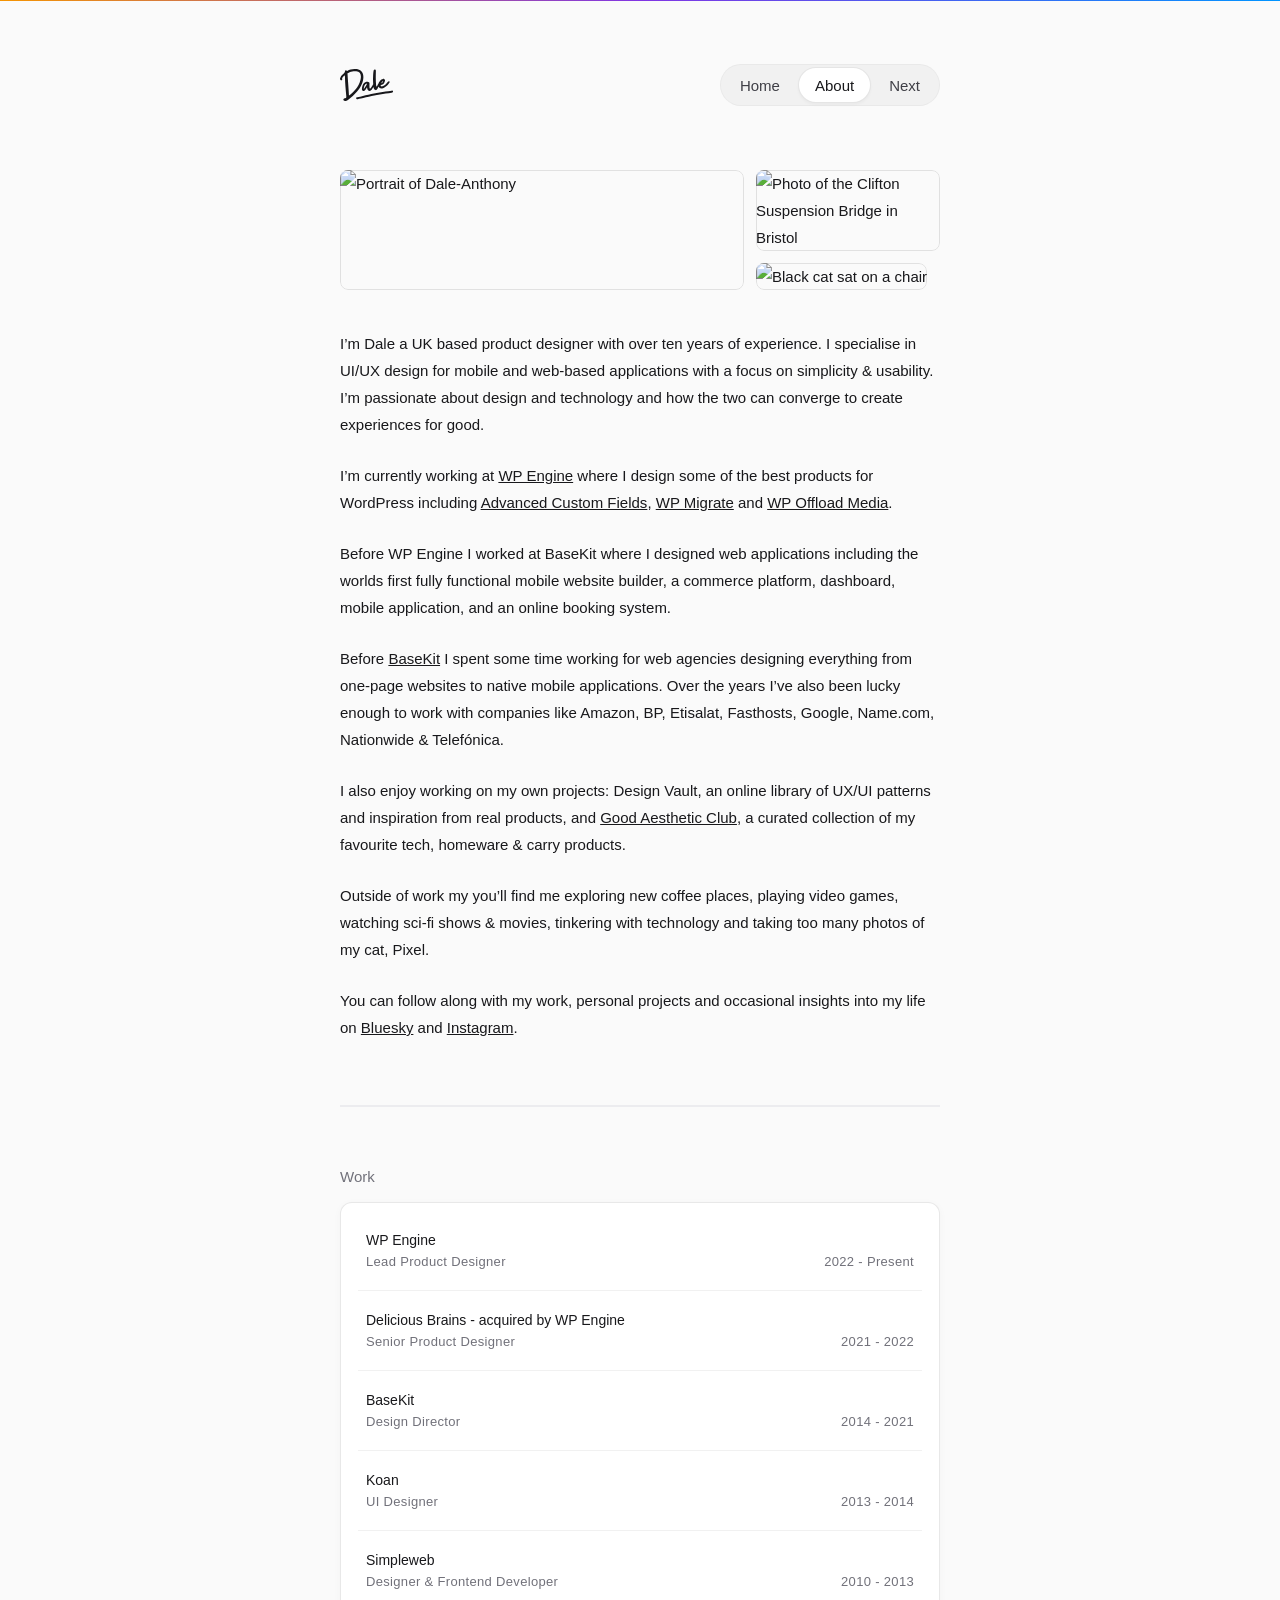
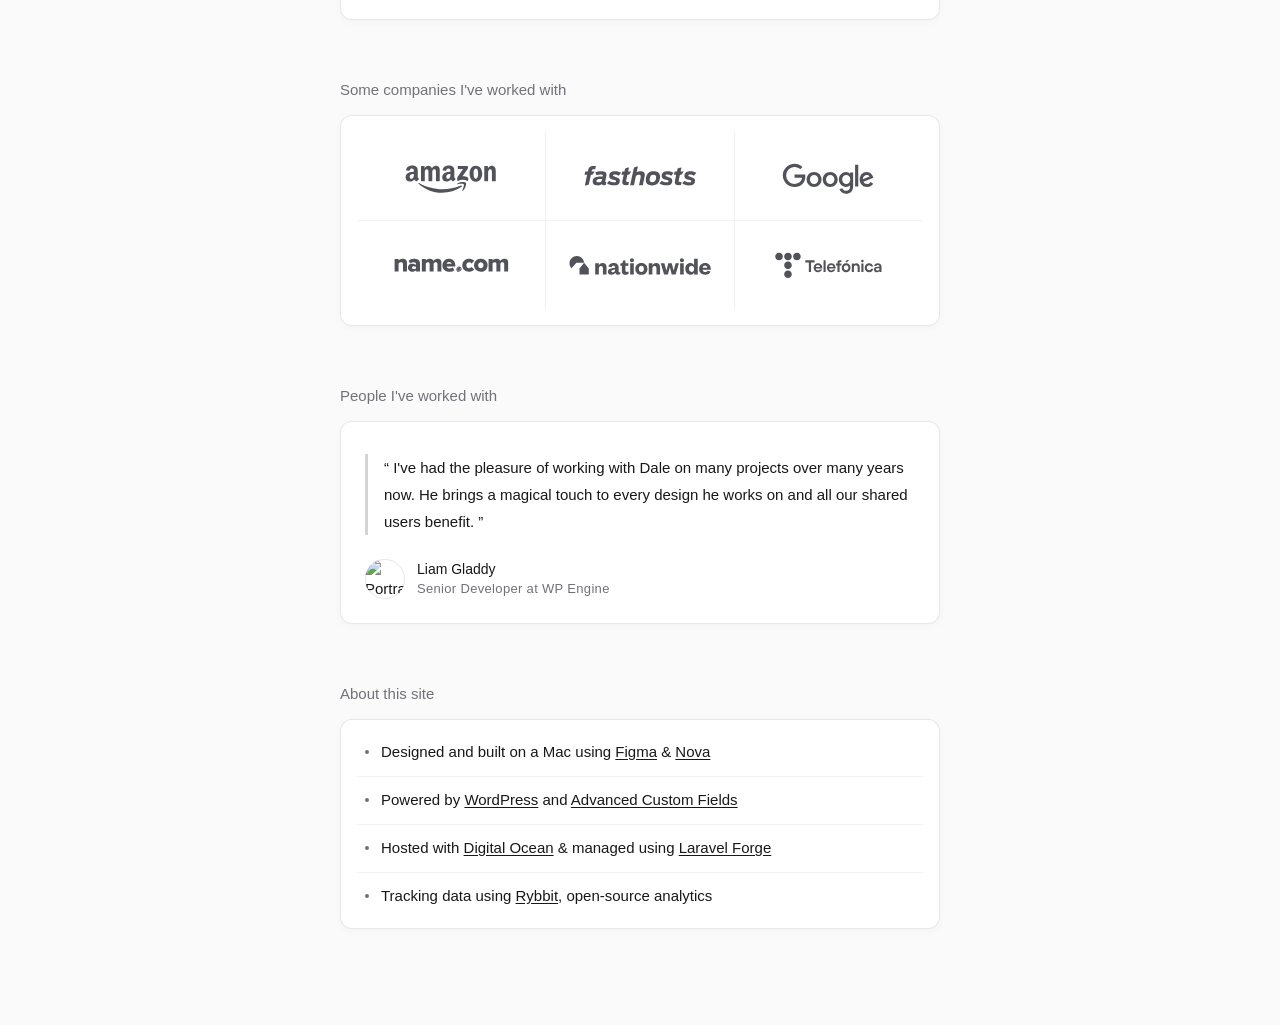
==== about.html @ 46263391 "Added & formatted new pages" ====
<!doctype html>
<html lang="en-US">
    <head>
        <meta charset="UTF-8" />
        <meta name="viewport" content="width=device-width, initial-scale=1" />
        <title>About - Norgates</title>

        <meta property="og:locale" content="en_US" />
        <meta property="og:title" content="About - Norgates" />
        <meta property="og:site_name" content="Norgates Distribution" />
        <meta property="og:url" content="https://norgates.com/about/" />
        <meta
            property="og:description"
            content="I'm Dale a UK based product designer with over ten years of experience. I specialise in UI/UX design for mobile and web-based applications with a focus on simplicity &amp; usability."
        />
        <meta property="og:type" content="website" />
        <meta
            property="og:image"
            content="https://daleanthony.com/wp-content/themes/dale-anthony-2024/theme/assets/img/social-cover.jpg"
        />
        <meta property="og:image:width" content="2400" />
        <meta property="og:image:height" content="1256" />
        <meta property="og:image:type" content="image/jpeg" />
        <meta name="twitter:card" content="summary_large_image" />

        <link
            rel="apple-touch-icon"
            sizes="180x180"
            href="https://daleanthony.com/wp-content/themes/dale-anthony-2024/theme/assets/img/apple-touch-icon.png"
        />
        <link
            rel="icon"
            type="image/png"
            sizes="32x32"
            href="https://daleanthony.com/wp-content/themes/dale-anthony-2024/theme/assets/img/favicon-32x32.png"
        />
        <link
            rel="icon"
            type="image/png"
            sizes="16x16"
            href="https://daleanthony.com/wp-content/themes/dale-anthony-2024/theme/assets/img/favicon-16x16.png"
        />

        <style>
            :where(body) {
                margin: 0;
            }
        </style>

        <link rel="stylesheet" id="wisp-style-css" href="style.css" media="all" />
    </head>
    <body
        class="wp-singular page-template page-template-page-about page-template-page-about-php page page-id-62 wp-embed-responsive wp-theme-dale-anthony-2024theme"
    >
        <header class="header wrapper">
            <a class="logo" href="https://norgates.com" title="Norgates home"></a>

            <nav id="site-navigation" aria-label="Main Navigation">
                <div class="menu-primary-navigation-container">
                    <ul id="primary-menu" class="menu">
                        <li
                            id="menu-item-65"
                            class="menu-item menu-item-type-post_type menu-item-object-page menu-item-home menu-item-65"
                        >
                            <a href="../">Home</a>
                        </li>
                        <li
                            id="menu-item-64"
                            class="menu-item menu-item-type-post_type menu-item-object-page current-menu-item page_item page-item-62 current_page_item menu-item-64"
                        >
                            <a href="#" aria-current="page">About</a>
                        </li>
                        <li
                            id="menu-item-119"
                            class="menu-item menu-item-type-post_type menu-item-object-page menu-item-119"
                        >
                            <a href="next.html">Next</a>
                        </li>
                    </ul>
                </div>
            </nav>
            <!-- #site-navigation -->

            <!-- Dropdown menu -->
            <div class="dw-dropdown dw-dropdown-end md:hidden">
                <div tabindex="0" class="button main-menu-button">
                    <div class="primary-dropdown-icon"></div>
                </div>
                <div class="menu-primary-navigation-container">
                    <ul
                        tabindex="0"
                        id="primary-mobile-menu"
                        class="menu dw-dropdown-content menu primary-dropdown-menu"
                        aria-label="submenu"
                    >
                        <li
                            class="menu-item menu-item-type-post_type menu-item-object-page menu-item-home menu-item-65"
                        >
                            <a href="../">Home</a>
                        </li>
                        <li
                            class="menu-item menu-item-type-post_type menu-item-object-page current-menu-item page_item page-item-62 current_page_item menu-item-64"
                        >
                            <a href="about.html" aria-current="page">About</a>
                        </li>
                        <li class="menu-item menu-item-type-post_type menu-item-object-page menu-item-119">
                            <a href="next.html">Next</a>
                        </li>
                    </ul>
                </div>
            </div>
        </header>

        <div class="wrapper z-0">
            <div class="about-gallery">
                <div class="about-gallery-img relative w-[404px]">
                    <img
                        src="https://daleanthony.com/wp-content/themes/dale-anthony-2024/theme/assets/img/photo-portrait.jpg"
                        alt="Portrait of Dale-Anthony"
                    />
                </div>
                <div class="w-[184px] flex flex-wrap gap-3">
                    <div class="about-gallery-img">
                        <img
                            src="https://daleanthony.com/wp-content/themes/dale-anthony-2024/theme/assets/img/photo-01.jpg"
                            alt="Photo of the Clifton Suspension Bridge in Bristol"
                        />
                    </div>
                    <div class="about-gallery-img">
                        <img
                            src="https://daleanthony.com/wp-content/themes/dale-anthony-2024/theme/assets/img/photo-02.jpg"
                            alt="Black cat sat on a chair"
                        />
                    </div>
                </div>
            </div>

            <div class="content-area">
                <p class="wp-block-paragraph">
                    I’m Dale a UK based product designer with over ten years of experience. I specialise in UI/UX design
                    for mobile and web-based applications with a focus on simplicity &amp; usability. I’m passionate
                    about design and technology and how the two can converge to create experiences for good.
                </p>

                <p class="wp-block-paragraph">
                    I’m currently working at
                    <a data-type="link" data-id="https://wpengine.com" href="https://wpengine.com/">WP&nbsp;Engine</a>
                    where I design some of the best products for WordPress including
                    <a href="https://www.advancedcustomfields.com/">Advanced&nbsp;Custom&nbsp;Fields</a>,
                    <a href="https://deliciousbrains.com/wp-migrate-db-pro/">WP&nbsp;Migrate</a> and
                    <a href="https://deliciousbrains.com/wp-offload-media/">WP&nbsp;Offload&nbsp;Media</a>.
                </p>

                <p class="wp-block-paragraph">
                    Before WP Engine I worked at BaseKit where I designed web applications including the worlds first
                    fully functional mobile website builder, a commerce platform, dashboard, mobile application, and an
                    online booking system.
                </p>

                <p class="wp-block-paragraph">
                    Before <a href="https://www.basekit.com/">BaseKit</a> I spent some time working for web agencies
                    designing everything from one-page websites to native mobile applications. Over the years I’ve also
                    been lucky enough to work with companies like Amazon, BP, Etisalat, Fasthosts, Google, Name.com,
                    Nationwide &amp; Telefónica.
                </p>

                <p class="wp-block-paragraph">
                    I also enjoy working on my own projects: Design Vault, an online library of UX/UI patterns and
                    inspiration from real products, and
                    <a data-type="link" data-id="https://gooadaesthetic.club/" href="https://gooadaesthetic.club/"
                        >Good Aesthetic Club</a
                    >, a curated collection of my favourite tech, homeware &amp; carry products.
                </p>

                <p class="wp-block-paragraph">
                    Outside of work my you&#8217;ll find me exploring new coffee places, playing video games, watching
                    sci-fi shows &amp; movies, tinkering with technology and taking too many photos of my cat, Pixel.
                </p>

                <p class="wp-block-paragraph">
                    You can follow along with my work, personal projects and occasional insights into my life on
                    <a
                        href="https://bsky.app/profile/daleanthony.com/"
                        title="https://bsky.app/profile/daleanthony.com/"
                        >Bluesky</a
                    >
                    and
                    <a
                        data-type="link"
                        data-id="https://instagram.com/daleanthony/"
                        href="https://instagram.com/daleanthony/"
                        >Instagram</a
                    >.
                </p>
            </div>

            <hr class="divider mt-12 md:mt-16" />

            <div class="section">
                <h2 class="section-heading">Work</h2>
                <div class="block-container block-work-experience">
                    <a class="block-work-experience-item" href="https://wpengine.com/" target="_blank">
                        <div class="block-work-experience-main">
                            <span class="company">WP Engine</span>
                        </div>
                        <div class="block-work-experience-secondary">
                            <span class="title">Lead Product Designer</span>
                            <span class="dates">2022 - Present</span>
                        </div>
                    </a>
                    <a class="block-work-experience-item" href="https://deliciousbrains.com/" target="_blank">
                        <div class="block-work-experience-main">
                            <span class="company">Delicious Brains - acquired by WP Engine</span>
                        </div>
                        <div class="block-work-experience-secondary">
                            <span class="title">Senior Product Designer</span>
                            <span class="dates">2021 - 2022</span>
                        </div>
                    </a>
                    <a class="block-work-experience-item" href="https://basekit.com/" target="_blank">
                        <div class="block-work-experience-main">
                            <span class="company">BaseKit</span>
                        </div>
                        <div class="block-work-experience-secondary">
                            <span class="title">Design Director</span>
                            <span class="dates">2014 - 2021</span>
                        </div>
                    </a>
                    <a class="block-work-experience-item" href="https://koan.is/" target="_blank">
                        <div class="block-work-experience-main">
                            <span class="company">Koan</span>
                        </div>
                        <div class="block-work-experience-secondary">
                            <span class="title">UI Designer</span>
                            <span class="dates">2013 - 2014</span>
                        </div>
                    </a>
                    <a class="block-work-experience-item" href="https://simpleweb.co.uk/" target="_blank">
                        <div class="block-work-experience-main">
                            <span class="company">Simpleweb</span>
                        </div>
                        <div class="block-work-experience-secondary">
                            <span class="title">Designer &amp; Frontend Developer</span>
                            <span class="dates">2010 - 2013</span>
                        </div>
                    </a>
                </div>
            </div>

            <div class="section">
                <h2 class="section-heading">Some companies I've worked with</h2>
                <div class="block-container block-logo-grid">
                    <div class="block-logo-grid-inner">
                        <div class="block-logo-grid-item">
                            <svg viewBox="0 0 200 88" fill="none" xmlns="http://www.w3.org/2000/svg">
                                <path
                                    fill-rule="evenodd"
                                    clip-rule="evenodd"
                                    d="M60.4688 41.3786V42.0219C60.4688 42.0749 60.4688 42.1274 60.4689 42.1796C60.4702 43.2675 60.4712 44.1911 59.9137 45.1717C59.442 46.0072 58.6949 46.521 57.8601 46.521C56.7207 46.521 56.057 45.6521 56.057 44.3696C56.057 41.8381 58.3234 41.3786 60.4688 41.3786ZM62.7602 49.3324C62.9814 49.4493 63.2652 49.4368 63.4614 49.2614L63.4698 49.2697C64.0624 48.7434 65.1393 47.8034 65.7445 47.298C65.9866 47.0975 65.9448 46.7758 65.7528 46.5084C65.6947 46.4278 65.6361 46.3489 65.5779 46.2704C65.0934 45.6168 64.6343 44.9975 64.6343 43.7555V39.127C64.6343 38.9688 64.6351 38.8118 64.636 38.6559C64.6462 36.8801 64.6554 35.2584 63.3278 34.018C62.1884 32.9235 60.3018 32.5392 58.8577 32.5392C56.0362 32.5392 52.8849 33.5919 52.2213 37.0842C52.1545 37.456 52.4216 37.6523 52.6637 37.7066L55.5437 38.0158C55.8108 38.0032 56.007 37.7401 56.057 37.4727C56.3033 36.2696 57.3134 35.689 58.4445 35.689C59.0538 35.689 59.7467 35.9145 60.1098 36.4618C60.4806 37.0091 60.475 37.7381 60.4699 38.3921C60.4693 38.4669 60.4688 38.5407 60.4688 38.6131V38.9975C60.1909 39.0292 59.8993 39.0591 59.5987 39.0898C58.0389 39.2496 56.2392 39.4339 54.8884 40.0293C53.031 40.8313 51.7246 42.4731 51.7246 44.8834C51.7246 47.9705 53.6696 49.512 56.1656 49.512C58.2775 49.512 59.4295 49.0149 61.0573 47.3523C61.1432 47.4759 61.2199 47.5895 61.292 47.6964C61.6757 48.2648 61.9311 48.6432 62.7602 49.3324ZM99.3731 42.0219V41.3786C97.2277 41.3786 94.9613 41.8381 94.9613 44.3696C94.9613 45.6521 95.625 46.521 96.7644 46.521C97.5992 46.521 98.3463 46.0072 98.818 45.1717C99.3755 44.1911 99.3745 43.2675 99.3732 42.1796L99.3731 42.0219ZM102.366 49.2614C102.17 49.4368 101.886 49.4493 101.665 49.3324C100.835 48.6432 100.58 48.2648 100.196 47.6964C100.124 47.5895 100.047 47.4759 99.9616 47.3523C98.3338 49.0149 97.1818 49.512 95.0699 49.512C92.5739 49.512 90.6289 47.9705 90.6289 44.8834C90.6289 42.4731 91.9353 40.8313 93.7927 40.0293C95.1435 39.4339 96.9432 39.2496 98.503 39.0898C98.8036 39.0591 99.0952 39.0292 99.3731 38.9975V38.6131C99.3731 38.5407 99.3736 38.4669 99.3742 38.3921C99.3793 37.7381 99.3849 37.0091 99.0141 36.4618C98.651 35.9145 97.9581 35.689 97.3488 35.689C96.2177 35.689 95.2076 36.2696 94.9613 37.4727C94.9113 37.7401 94.7151 38.0032 94.448 38.0158L91.568 37.7066C91.3259 37.6523 91.0588 37.456 91.1256 37.0842C91.7892 33.5919 94.9405 32.5392 97.762 32.5392C99.2061 32.5392 101.093 32.9235 102.232 34.018C103.56 35.2584 103.55 36.8801 103.54 38.6559V38.6563C103.539 38.8121 103.539 38.969 103.539 39.127V43.7555C103.539 44.9975 103.998 45.6168 104.482 46.2704L104.483 46.2708C104.541 46.3492 104.599 46.428 104.657 46.5084C104.849 46.7758 104.891 47.0975 104.649 47.298C104.044 47.8034 102.967 48.7434 102.374 49.2697L102.366 49.2614ZM68.5994 49.3032H71.567C71.8842 49.3032 72.1388 49.0567 72.1388 48.7517V40.6726L72.1386 40.4804C72.1357 38.7378 72.1319 36.4702 74.1882 36.4702C76.0808 36.4702 76.0485 38.4877 76.0222 40.1305C76.0192 40.3172 76.0163 40.4991 76.0163 40.6726L76.0205 48.7517C76.0205 49.0442 76.2542 49.2823 76.5547 49.3032H79.5181C79.8354 49.3032 80.09 49.0567 80.09 48.7517V40.6726C80.09 40.6052 80.0898 40.5351 80.0896 40.463C80.0874 39.6103 80.0845 38.4613 80.3654 37.7526C80.6701 36.984 81.4214 36.5036 82.1393 36.5036C82.9991 36.5036 83.6628 36.7918 83.884 37.8153C83.9982 38.3062 83.9826 39.4412 83.9722 40.2009V40.201V40.2013V40.2016V40.202V40.2023C83.9697 40.3859 83.9674 40.5474 83.9674 40.6726V48.7517C83.9674 49.0442 84.2054 49.2823 84.5017 49.3032H87.4651C87.7823 49.3032 88.0369 49.0567 88.0369 48.7517L88.0411 39.1312C88.0411 38.8966 88.0451 38.6573 88.0491 38.4157V38.4156V38.4154V38.4153V38.4152C88.0729 36.9744 88.0981 35.4504 87.294 34.3522C86.4634 33.1992 85.1027 32.6854 83.8589 32.6854C82.1101 32.6854 80.4781 33.5836 79.7602 35.5094C78.9255 33.5836 77.7651 32.6854 75.9078 32.6854C74.0796 32.6854 72.7232 33.5836 72.0011 35.5094H71.9468V33.5167C71.926 33.241 71.6964 33.0196 71.4084 33.0071H68.6411C68.3239 33.0071 68.0693 33.2494 68.0693 33.5543V48.7977C68.0902 49.0692 68.3156 49.2823 68.5994 49.3032ZM107.149 35.6974V33.5167C107.149 33.1867 107.399 32.9653 107.7 32.9653H117.454C117.767 32.9653 118.018 33.1909 118.018 33.5167V35.3841C118.013 35.6974 117.75 36.1067 117.283 36.7542L112.228 43.977C114.107 43.931 116.089 44.2109 117.792 45.1717C118.176 45.3889 118.28 45.7064 118.31 46.0197V48.3466C118.31 48.664 117.959 49.0358 117.592 48.8437C114.591 47.2688 110.605 47.0975 107.287 48.8604C106.949 49.0442 106.594 48.6766 106.594 48.3591V46.1492C106.594 45.7942 106.598 45.1884 106.953 44.6495L112.809 36.2446H107.712C107.399 36.2446 107.149 36.0232 107.149 35.6974ZM107.054 52.2822C108.864 52.0674 112.821 51.5975 113.526 52.503C114.24 53.4174 112.735 57.1773 112.063 58.8581L112.061 58.8611C111.857 59.3707 112.295 59.5754 112.754 59.1911C115.747 56.6888 116.515 51.4462 115.905 50.6901C115.296 49.9381 110.07 49.2906 106.886 51.5339C106.393 51.8764 106.477 52.3527 107.024 52.2858L107.054 52.2822ZM90.6079 61.4594C97.5615 61.4594 105.638 59.2663 111.21 55.1557C112.132 54.4706 111.343 53.4513 110.4 53.8523C104.156 56.505 97.3653 57.7833 91.1923 57.7833C82.0391 57.7833 73.178 55.2727 66.0116 51.0994C65.3855 50.7318 64.918 51.3751 65.4398 51.8472C72.0803 57.8501 80.8579 61.4594 90.6079 61.4594ZM126.415 32.6854C130.818 32.6854 133.202 36.4702 133.202 41.2825C133.202 45.932 130.568 49.6206 126.415 49.6206C122.091 49.6206 119.737 45.8359 119.737 41.1196C119.737 36.3741 122.12 32.6854 126.415 32.6854ZM126.44 35.7976C124.253 35.7976 124.115 38.7803 124.115 40.6392L124.115 40.7076V40.7077C124.115 42.5979 124.114 46.4792 126.415 46.4792C128.715 46.4792 128.823 43.271 128.823 41.316C128.823 40.0293 128.769 38.492 128.381 37.2722C128.047 36.2112 127.383 35.7976 126.44 35.7976ZM135.956 49.3032H138.911C139.229 49.3032 139.487 49.0567 139.492 48.7517V40.5431C139.492 39.5155 139.546 38.5881 139.963 37.6565C140.293 36.9213 140.957 36.4367 141.679 36.4367C143.57 36.4367 143.552 38.5149 143.538 40.1456C143.537 40.2817 143.536 40.4147 143.536 40.5431V48.8228C143.565 49.0818 143.791 49.2823 144.062 49.3032H147.038C147.33 49.3032 147.576 49.0901 147.61 48.8228V39.2272C147.61 37.7526 147.61 35.7015 146.833 34.4817C145.999 33.1658 144.701 32.6854 143.369 32.6854C141.32 32.6854 140.155 33.6796 139.325 35.7642H139.27V33.4332C139.212 33.1951 138.999 33.0196 138.74 33.0071H135.99C135.689 33.0071 135.443 33.2243 135.418 33.5042L135.422 48.7517C135.422 49.0442 135.66 49.2823 135.956 49.3032Z"
                                    fill="currentColor"
                                />
                            </svg>
                        </div>
                        <div class="block-logo-grid-item">
                            <svg viewBox="0 0 200 88" fill="none" xmlns="http://www.w3.org/2000/svg">
                                <path
                                    fill-rule="evenodd"
                                    clip-rule="evenodd"
                                    d="M49.6778 42.0744C50.4953 41.0704 51.2096 39.9863 51.81 38.8388H48.4382L48.6242 38.0702C48.8598 36.9172 49.3185 36.3346 51.0044 36.3346H52.3556L53.0499 33H50.9177C46.9136 33 45.4383 34.3636 44.7194 37.6611L44.4591 38.9008H41.7438L41 42.2728H43.7396L41.2603 54.0002C41.2603 54.0002 44.719 53.1946 45.128 53.0582C45.3685 52.9659 45.5428 52.7541 45.5867 52.5003L47.7685 42.273C48.4118 42.3405 49.0622 42.273 49.6778 42.0744ZM59.5954 47.3309C59.0748 49.711 58.3557 50.3558 56.1863 50.3558C54.0169 50.3558 53.7068 49.8351 53.7068 48.9922C53.7068 47.1203 54.9466 46.7854 57.8846 46.7854H59.7317L59.5954 47.3309ZM63.178 48.6821L63.9961 44.7649C64.8391 40.6862 64.4794 38.5666 58.3805 38.5666C56.3102 38.5158 54.2601 38.9848 52.4175 39.9302L53.8803 42.9178C55.0511 42.3907 56.3158 42.1042 57.5993 42.0746C59.9051 42.0746 60.4258 42.459 60.4258 43.2276C60.4282 43.5044 60.3906 43.7801 60.3141 44.046H58.467C53.186 44.0212 49.6777 45.0995 49.6777 49.4263C49.6777 51.9056 50.7934 53.5791 55.0579 53.5791C56.717 53.7459 58.3681 53.1955 59.595 52.0668C59.8801 53.1701 60.4008 53.4057 61.752 53.4057C62.3288 53.4372 62.9072 53.3999 63.4753 53.294L64.1943 50.0211C62.9546 50.0211 62.9546 49.7112 63.2149 48.6823L63.178 48.6821ZM88.294 34.5249L87.4015 38.8389L90.612 38.7894C89.9954 39.9356 89.269 41.0193 88.4426 42.0249C87.8428 42.2177 87.2101 42.2852 86.5831 42.2233L85.3434 48.1984C85.0954 49.3264 85.145 49.9464 86.8682 49.9464H88.3311L87.612 53.2936C87.0294 53.3557 86.075 53.3557 85.3559 53.3557C81.3392 53.3557 80.6697 51.6325 81.3392 48.397L82.6409 42.273H80.2607L81.0046 38.8389H83.4095C83.8063 37.0537 83.9674 36.372 84.0543 36.1241C84.5006 34.7852 88.294 34.5249 88.294 34.5249ZM143.236 38.8389L144.141 34.5249C144.141 34.5249 140.348 34.7852 139.889 36.1241C139.815 36.372 139.653 37.0537 139.257 38.8389H136.852L136.108 42.273H138.488L137.249 48.397C136.579 51.6325 137.249 53.3557 141.265 53.3557C141.984 53.3557 142.939 53.3557 143.522 53.2936L144.24 49.9464H142.74C141.029 49.9464 140.98 49.3264 141.228 48.1984L142.468 42.2233C143.09 42.2856 143.72 42.2181 144.315 42.0249C145.149 41.0221 145.88 39.9384 146.497 38.7894L143.236 38.8389ZM96.451 39.682C97.5092 38.8557 98.8292 38.4375 100.17 38.5042L100.195 38.5292C105.575 38.5292 105.526 41.4548 104.782 45.0624L102.985 53.3681H98.9431L100.604 45.5085L100.607 45.4954C100.965 43.7042 101.242 42.3226 98.3977 42.3226C96.2281 42.3226 95.6331 43.5625 95.2984 45.1988L93.5628 53.3683H89.5337C89.5337 53.3683 93.3394 35.616 93.513 35.0829C93.9718 33.7441 97.7651 33.4838 97.7651 33.4838L96.451 39.682ZM117.005 46.5126C116.496 48.9919 115.517 50.2314 113.186 50.2314C110.856 50.2314 110.236 49.1779 110.236 47.6404C110.238 47.0612 110.3 46.4838 110.422 45.9174C110.93 43.4379 111.91 42.1984 114.265 42.1984C116.62 42.1984 117.191 43.2767 117.191 44.8389C117.177 45.4105 117.106 45.9795 116.98 46.5374L117.005 46.5126ZM121.344 44.2439C121.344 40.81 119.385 38.5289 114.525 38.5289C110.162 38.5289 107.446 40.4504 106.393 45.3224C106.23 46.164 106.147 47.0191 106.145 47.8762C106.145 51.3349 108.091 53.6407 112.951 53.6407C117.339 53.6407 120.029 51.6945 121.058 46.8225C121.24 45.9699 121.344 45.1028 121.368 44.2315L121.344 44.2439ZM133.257 43.2645C132.036 42.4662 130.612 42.0358 129.153 42.0248L129.117 42.0122C127.704 42.0122 127.17 42.3221 127.17 43.1403C127.17 43.9584 128.162 44.2066 129.761 44.6032C132.018 45.1858 134.348 45.8553 134.348 48.6199C134.348 52.4254 131.708 53.5784 127.778 53.5784C125.22 53.6711 122.71 52.8738 120.674 51.3223L123.154 48.5825C124.636 49.663 126.403 50.2836 128.236 50.3677C129.587 50.3677 130.331 50.2562 130.331 49.1282C130.331 48.3129 129.204 48.0338 127.875 47.7048C127.789 47.6836 127.703 47.6622 127.616 47.6405C125.534 47.1572 123.054 46.4629 123.054 43.7233C123.054 39.905 125.695 38.5414 129.538 38.5414C131.728 38.4946 133.884 39.094 135.736 40.2644L133.257 43.2645ZM73.2938 42.0248C74.7525 42.0336 76.1777 42.4642 77.3973 43.2645L79.8765 40.2644C78.0244 39.094 75.8686 38.4946 73.6782 38.5414C69.8354 38.5414 67.1946 39.905 67.1946 43.7233C67.1946 46.4629 69.6741 47.1572 71.7566 47.6405L71.8062 47.6513C73.2596 47.9687 74.4714 48.2333 74.4714 49.1158C74.4714 50.2438 73.7276 50.3555 72.3764 50.3555C70.5472 50.2734 68.7832 49.6522 67.3061 48.5703L64.8267 51.3099C66.8776 52.8787 69.4122 53.6811 71.992 53.5784C75.9094 53.5784 78.5499 52.4254 78.5499 48.6199C78.5499 45.8553 76.2192 45.1858 73.9629 44.6032L73.9466 44.5991C72.3693 44.2049 71.372 43.9556 71.372 43.1403C71.372 42.3221 71.905 42.0122 73.3182 42.0122L73.2938 42.0248ZM153.967 44.6114L153.984 44.6158L153.947 44.653C156.204 45.2356 158.534 45.9051 158.534 48.6697C158.534 52.4752 155.893 53.6282 151.976 53.6282C149.413 53.7057 146.902 52.8908 144.873 51.3226L147.352 48.5828C148.829 49.6647 150.593 50.2858 152.422 50.3679C153.773 50.3679 154.517 50.2565 154.517 49.1284C154.517 48.3132 153.39 48.0341 152.061 47.705C151.976 47.6839 151.889 47.6625 151.802 47.6407C149.72 47.1574 147.24 46.4631 147.24 43.7235C147.24 39.905 149.881 38.5416 153.724 38.5416C155.914 38.4949 158.07 39.0942 159.922 40.2646L157.443 43.2648C156.223 42.4644 154.798 42.0338 153.34 42.0251C151.939 42.0251 151.394 42.3349 151.394 43.1531C151.394 43.9682 152.39 44.2174 153.967 44.6114Z"
                                    fill="currentColor"
                                />
                            </svg>
                        </div>
                        <div class="block-logo-grid-item">
                            <svg viewBox="0 0 200 88" fill="none" xmlns="http://www.w3.org/2000/svg">
                                <path
                                    fill-rule="evenodd"
                                    clip-rule="evenodd"
                                    d="M63.3384 41.9783V45.3536L71.3766 45.35C71.13 47.2116 70.5045 48.5747 69.5538 49.5288C68.3815 50.7053 66.5516 52.0002 63.3384 52.0002C58.3847 52.0002 54.5103 47.9936 54.5103 43.0221C54.5103 38.0505 58.3847 34.0439 63.3384 34.0439C66.0119 34.0439 67.9633 35.0985 69.4037 36.4543L71.7769 34.0726C69.7683 32.1464 67.0948 30.6686 63.342 30.6686C56.5583 30.6686 50.854 36.214 50.854 43.0221C50.854 49.8301 56.5583 55.3755 63.342 55.3755C67.0019 55.3755 69.7647 54.1703 71.927 51.9105C74.1502 49.6794 74.84 46.548 74.84 44.0156C74.84 43.2624 74.7828 42.5665 74.672 41.9783H63.3384ZM131.143 54.8913V31.576H127.748V54.8913H131.143ZM84.1433 55.3791C88.5252 55.3791 92.0958 52.0038 92.0958 47.4233C92.0958 42.8105 88.5252 39.4674 84.1433 39.4674C79.7615 39.4674 76.1909 42.8105 76.1909 47.4233C76.1909 52.0038 79.7615 55.3791 84.1433 55.3791ZM84.1433 42.6024C86.5452 42.6024 88.6146 44.5609 88.6146 47.4233C88.6146 50.2534 86.5452 52.2441 84.1433 52.2441C81.7415 52.2441 79.6721 50.257 79.6721 47.4233C79.6721 44.5609 81.7415 42.6024 84.1433 42.6024ZM101.299 55.3791C105.681 55.3791 109.252 52.0038 109.252 47.4233C109.252 42.8105 105.681 39.4674 101.299 39.4674C96.9172 39.4674 93.3467 42.814 93.3467 47.4233C93.3467 52.0038 96.9172 55.3791 101.299 55.3791ZM101.299 42.6024C103.701 42.6024 105.77 44.5609 105.77 47.4233C105.77 50.2534 103.701 52.2441 101.299 52.2441C98.8973 52.2441 96.8279 50.257 96.8279 47.4233C96.8279 44.5609 98.8973 42.6024 101.299 42.6024ZM125.692 39.9516V54.2313C125.692 60.1068 122.24 62.5064 118.158 62.5064C114.316 62.5064 112.003 59.9274 111.131 57.8183L114.162 56.5521C114.702 57.847 116.024 59.375 118.154 59.375C120.767 59.375 122.386 57.7573 122.386 54.712V53.5677H122.265C121.486 54.5326 119.984 55.3756 118.09 55.3756C114.126 55.3756 110.495 51.9106 110.495 47.452C110.495 42.9611 114.126 39.4674 118.09 39.4674C119.981 39.4674 121.482 40.3103 122.265 41.2465H122.386V39.9516H125.692ZM122.633 47.452C122.633 44.6506 120.771 42.6024 118.401 42.6024C115.999 42.6024 113.987 44.6506 113.987 47.452C113.987 50.2247 115.999 52.2441 118.401 52.2441C120.771 52.2441 122.633 50.2247 122.633 47.452ZM144.375 50.0417L147.077 51.8495C146.205 53.1444 144.103 55.3755 140.472 55.3755C135.968 55.3755 132.605 51.8818 132.605 47.4196C132.605 42.6884 135.997 39.4637 140.082 39.4637C144.196 39.4637 146.208 42.7494 146.866 44.5249L147.227 45.4289L136.629 49.8336C137.441 51.4298 138.702 52.2441 140.472 52.2441C142.244 52.2441 143.474 51.3689 144.375 50.0417ZM136.058 47.1793L143.142 44.2272C142.752 43.2336 141.58 42.5414 140.2 42.5414C138.431 42.5414 135.968 44.1089 136.058 47.1793Z"
                                    fill="currentColor"
                                />
                            </svg>
                        </div>
                        <div class="block-logo-grid-item">
                            <svg viewBox="0 0 200 88" fill="none" xmlns="http://www.w3.org/2000/svg">
                                <path
                                    fill-rule="evenodd"
                                    clip-rule="evenodd"
                                    d="M48.1102 37H49.4533C50.513 37.1123 51.6054 37.5209 52.2793 38.3853C52.9581 39.2221 53.1486 40.3307 53.1454 41.3807C53.1454 42.3955 53.1452 43.4101 53.145 44.4246V44.4248V44.425V44.4252V44.4254V44.4255C53.1446 46.4542 53.1443 48.4825 53.1454 50.5116H48.9128C48.9109 49.5574 48.9122 48.6034 48.9134 47.6495C48.9154 46.1088 48.9173 44.5685 48.9063 43.0281C48.8949 42.2891 48.7565 41.4133 48.0467 41.0226C46.7509 40.3486 45.1051 40.8695 44.2228 41.9781C44.2369 43.7386 44.2348 45.4997 44.2327 47.2606V47.2607V47.2609V47.261V47.261V47.2611V47.2611V47.2612C44.2314 48.3448 44.2301 49.4283 44.2326 50.5116H40V37.3256H44.2326C44.2319 37.5142 44.232 37.703 44.2321 37.8919V37.8919V37.8919V37.8919V37.8919V37.892C44.2322 38.2068 44.2324 38.5219 44.2293 38.8363C45.237 37.7586 46.6516 37.1367 48.1102 37ZM60.1518 37H61.7211C63.1423 37.1091 64.6399 37.4802 65.6932 38.4993C66.6878 39.4484 67.0623 40.8679 67.0623 42.206C67.0652 43.8673 67.0646 45.5279 67.064 47.1887C67.0636 48.2962 67.0632 49.4038 67.0639 50.5116H62.8297C62.8313 50.0916 62.833 49.6733 62.8395 49.2549C61.4916 50.6109 59.3964 51.1058 57.5553 50.6826C56.3685 50.3781 55.2518 49.6293 54.6837 48.5223C54.0374 47.2688 54.052 45.7142 54.6348 44.4395C55.2502 43.1372 56.6616 42.3949 58.0502 42.2484C59.7416 42.0758 61.5974 42.4486 62.8395 43.6793C62.8303 43.5029 62.8331 43.3194 62.836 43.1336V43.1335C62.8452 42.5253 62.8549 41.8933 62.4471 41.4133C61.8644 40.7084 60.8811 40.5407 60.015 40.5733C58.7046 40.5863 57.482 41.1853 56.4743 41.9879C56.2711 41.5998 56.0641 41.2139 55.8572 40.8282L55.857 40.8278C55.5337 40.225 55.2105 39.6225 54.9018 39.0121C56.3832 37.8058 58.2537 37.1335 60.1518 37ZM59.1197 45.3642C58.5027 45.6767 58.2471 46.4842 58.5434 47.1012C58.8267 47.6384 59.4274 47.9216 60.0069 48.0014C61.0178 48.1333 62.146 47.8891 62.8427 47.0995C62.8249 46.9581 62.8316 46.8022 62.8384 46.6442C62.8558 46.2403 62.8738 45.8235 62.483 45.6035C61.516 44.9556 60.1599 44.8074 59.1197 45.3642ZM78.1449 37H76.9354C75.5289 37.166 74.1891 37.8123 73.2059 38.8347C73.2086 38.5552 73.2088 38.2757 73.209 37.9962C73.2091 37.7727 73.2093 37.5491 73.2107 37.3256H68.9766V50.5116H73.2091C73.2072 49.3971 73.208 48.2822 73.2089 47.1674V47.1673V47.1673V47.1672V47.1672C73.2102 45.4439 73.2115 43.7205 73.2026 41.9977C73.7024 41.4507 74.2917 40.9151 75.047 40.7816C75.6591 40.6774 76.3852 40.7084 76.841 41.1853C77.261 41.633 77.2724 42.2858 77.2821 42.8621C77.278 44.4854 77.2785 46.108 77.2789 47.7304C77.2792 48.6575 77.2795 49.5846 77.2789 50.5116H81.5114C81.5109 49.6389 81.5113 48.7664 81.5118 47.8939C81.5126 46.3236 81.5134 44.7536 81.5082 43.1828C81.5095 43.0742 81.5079 42.9651 81.5063 42.8558V42.8557C81.502 42.5536 81.4976 42.2502 81.5538 41.9537C82.2245 41.0047 83.5349 40.4544 84.6582 40.8712C85.3256 41.1072 85.5975 41.856 85.5796 42.5121C85.5825 44.1119 85.5819 45.7117 85.5813 47.3114C85.581 48.3782 85.5806 49.4449 85.5812 50.5116H89.7731C89.7731 49.594 89.7728 48.6765 89.7726 47.7589L89.7725 47.7195C89.7719 45.3912 89.7712 43.0628 89.7747 40.7344C89.7763 39.717 89.4752 38.6409 88.7101 37.9328C88.1061 37.3435 87.2628 37.1009 86.4473 37H85.2361C83.6863 37.1807 82.2261 37.9963 81.277 39.2384C80.7919 37.936 79.5173 37.0781 78.1449 37ZM97.221 37H98.5265C100.514 37.1367 102.435 38.2128 103.48 39.9253C104.506 41.5142 104.721 43.4547 104.628 45.3023C103.466 45.3041 102.303 45.303 101.141 45.3019C99.1739 45.3001 97.2065 45.2982 95.2398 45.3105C95.5377 46.0642 96.0603 46.7577 96.8303 47.0735C98.4598 47.7784 100.39 47.3063 101.79 46.3035C102.166 46.8825 102.55 47.4558 102.933 48.0294L102.933 48.0294L102.934 48.0299L102.934 48.0303L102.934 48.0308C103.168 48.3808 103.402 48.7309 103.635 49.0823C102.201 50.287 100.298 50.746 98.4631 50.8291C96.3419 50.9235 94.1035 50.2495 92.6351 48.6591C90.2356 46.0447 90.3186 41.5484 92.8142 39.0202C93.9651 37.827 95.5768 37.1351 97.221 37ZM96.7831 40.5667C95.9431 40.8158 95.3928 41.5858 95.1926 42.4079C97.0012 42.4177 98.8114 42.4144 100.62 42.4095C100.485 41.8756 100.275 41.3253 99.8207 40.9802C98.9726 40.3226 97.7793 40.2835 96.7831 40.5667ZM119.969 37H118.457C116.79 37.1465 115.135 37.796 113.938 38.9893C111.254 41.6444 111.363 46.5753 114.218 49.0677C116.04 50.6907 118.68 51.1416 121.023 50.6451C122.45 50.3537 123.758 49.5642 124.648 48.4051C124.1 47.8796 123.547 47.361 122.993 46.8425C122.625 46.4969 122.256 46.1514 121.889 45.8037C121.47 46.2693 121.003 46.7316 120.388 46.9188C119.014 47.4137 117.28 46.8098 116.665 45.4472C116.038 44.083 116.268 42.2028 117.545 41.2879C118.885 40.3323 120.917 40.6253 121.895 41.9684C122.815 41.1202 123.732 40.2672 124.646 39.4126C123.565 37.9247 121.768 37.1351 119.969 37ZM130.979 37H132.465C134.168 37.1416 135.867 37.8172 137.054 39.0756C139.594 41.6558 139.546 46.284 136.961 48.8153C135.833 49.976 134.256 50.6256 132.66 50.7819C130.578 51.0114 128.329 50.5067 126.759 49.0644C123.982 46.6079 123.792 41.8609 126.323 39.1667C127.505 37.853 129.235 37.1384 130.979 37ZM130.902 40.8386C128.766 41.4621 128.332 44.4477 129.579 46.0691C130.577 47.4349 132.869 47.4121 133.883 46.0772C134.832 44.8188 134.824 42.8914 133.829 41.6607C133.136 40.8142 131.929 40.557 130.902 40.8386ZM149.141 37H147.994C146.568 37.1449 145.223 37.8156 144.219 38.833C144.225 38.4976 144.226 38.163 144.227 37.8281C144.227 37.6607 144.227 37.4932 144.228 37.3256H139.994V50.5116H144.227C144.226 49.5732 144.226 48.6347 144.227 47.6963C144.228 46.0284 144.23 44.3606 144.22 42.6928C144.227 42.6178 144.226 42.5395 144.225 42.4604C144.223 42.2597 144.221 42.0545 144.337 41.8886C144.925 41.1626 145.846 40.6433 146.804 40.7409C147.258 40.7572 147.728 40.9542 147.987 41.3449C148.275 41.7686 148.288 42.2974 148.3 42.7944C148.3 42.8148 148.301 42.8352 148.301 42.8556C148.295 44.4148 148.296 45.9747 148.297 47.5348C148.297 48.527 148.298 49.5193 148.296 50.5116H152.529C152.535 49.4139 152.532 48.3159 152.529 47.2179C152.524 45.5007 152.518 43.7836 152.55 42.0677C153.112 40.9998 154.59 40.4365 155.728 40.8891C156.377 41.1447 156.623 41.887 156.6 42.5333C156.6 43.8633 156.6 45.1929 156.6 46.5224C156.599 47.852 156.599 49.1816 156.599 50.5116H160.791V40.3519C160.706 39.5672 160.476 38.7679 159.952 38.1591C159.335 37.4216 158.372 37.0993 157.444 37H156.294C154.732 37.166 153.258 37.993 152.303 39.24C151.813 37.9279 150.523 37.07 149.141 37Z"
                                    fill="currentColor"
                                />
                                <path
                                    d="M105.68 48.2325C105.716 46.6486 107.062 45.1509 108.674 45.1118C110.036 45.1948 111.153 46.4288 111.335 47.7425C111.452 48.5093 111.026 49.3558 110.269 49.6048C109.341 49.8979 108.753 50.7965 107.786 51H107.407C106.214 50.6939 105.61 49.3818 105.68 48.2325ZM107.42 46.8097C106.917 47.4023 106.868 48.2227 107.008 48.9569C107.086 48.9846 107.243 49.0432 107.319 49.0709C107.23 48.6916 107.067 48.2927 107.213 47.9053C107.446 47.1483 108.117 46.6648 108.659 46.1341C108.2 46.253 107.71 46.4027 107.42 46.8097ZM109.701 46.4793C110.158 47.1076 110.601 47.7751 110.585 48.5907C111.071 47.7881 110.564 46.7446 109.701 46.4793ZM108.493 47.4218C108.314 46.9058 109.032 47.4641 108.493 47.4218V47.4218ZM108.434 47.513C108.356 47.6009 108.356 47.6009 108.434 47.513V47.513ZM108.647 49.4795C108.94 49.4144 109.305 49.4811 109.541 49.25C110.005 48.83 110.015 48.0827 109.691 47.5765C109.52 48.2993 109.069 48.8886 108.647 49.4795ZM106.417 49.4632C106.766 50.2316 107.762 50.6255 108.465 50.0704C107.786 49.8539 107.098 49.6716 106.417 49.4632Z"
                                    fill="currentColor"
                                />
                            </svg>
                        </div>
                        <div class="block-logo-grid-item">
                            <svg viewBox="0 0 200 88" fill="none" xmlns="http://www.w3.org/2000/svg">
                                <path
                                    fill-rule="evenodd"
                                    clip-rule="evenodd"
                                    d="M40.5705 41.3137C40.3242 37.2425 36.9169 34 32.8083 34C28.4975 34 25 37.4667 25 41.7863C25 43.8571 25.8112 45.7718 27.1895 47.1677L32.3357 41.3159H40.5664L35.6265 47.2095V53.69H35.6287H45.5342V47.2095L40.5701 41.3159H40.5705V41.3137ZM146.539 53.6632H142.683V41.8057H146.539V53.6632ZM142.468 38.6006C142.468 37.3432 143.351 36.4639 144.609 36.4639C145.864 36.4639 146.752 37.3432 146.752 38.6006C146.752 39.8558 145.868 40.7373 144.609 40.7373C143.349 40.7395 142.468 39.858 142.468 38.6006ZM89.313 38.6006C89.313 37.3432 90.1968 36.4639 91.4564 36.4639C92.716 36.4639 93.5997 37.3432 93.5997 38.6006C93.5997 39.8558 92.716 40.7373 91.4564 40.7373C90.199 40.7395 89.313 39.858 89.313 38.6006ZM84.4878 41.8057V38.893H82.0081L81.7136 40.0954C81.419 41.1902 81.0629 41.8057 79.8824 42.0189L79.0251 42.153V44.5052H80.6848V50.4889C80.6848 53.1576 82.4258 53.9886 84.3559 53.9886C85.9079 53.9886 86.9257 53.6149 87.8116 52.9444V50.4977C87.0884 50.8187 86.4751 50.9791 85.8815 50.9791C84.9714 50.9791 84.49 50.5505 84.49 49.5371V44.503H87.6489V41.8035H84.49L84.4878 41.8057ZM52.3445 53.6632H56.2003V47.7345C56.2003 45.811 57.0576 44.5821 58.5568 44.5821C59.8956 44.5821 60.5375 45.4614 60.5375 47.2245V53.6611H64.3933V46.1319C64.3933 43.1137 62.8149 41.4826 60.2165 41.4826C58.0468 41.4826 56.6817 42.6323 56.1981 44.3953V41.8035H52.3423V53.6632H52.3445ZM95.0044 47.8157C95.0044 44.1028 97.55 41.4846 101.432 41.4846C105.339 41.4846 107.937 44.1006 107.937 47.8157C107.937 51.5286 105.317 53.9863 101.432 53.9863C97.5478 53.9863 95.0044 51.5264 95.0044 47.8157ZM98.7832 47.8135C98.7832 49.8425 99.7989 51.0186 101.432 51.0186C103.066 51.0186 104.162 49.8447 104.162 47.8135C104.162 45.7823 103.066 44.4479 101.432 44.4479C99.7989 44.4479 98.7832 45.7845 98.7832 47.8135ZM93.3843 41.8057V53.6632H89.5285V41.8057H93.3843ZM113.165 53.663H109.309V41.8054H113.165V44.3972C113.644 42.6364 115.011 41.4867 117.181 41.4867C119.78 41.4867 121.358 43.1156 121.358 46.1339V53.6652H117.504V47.2264C117.504 45.4656 116.862 44.5841 115.524 44.5841C114.024 44.5841 113.165 45.8107 113.165 47.7364V53.663ZM135.807 49.55H135.702L133.747 41.8054H130.107L128.126 49.55H128.021L125.957 41.8054H122.103L125.612 53.663H129.707L131.69 45.9734H131.793L133.774 53.663H137.871L141.404 41.8054H137.898L135.807 49.55ZM148.201 47.7324C148.201 43.8898 150.505 41.4849 153.609 41.4849C155.293 41.4849 156.957 42.4214 157.546 43.9404V36.9235H161.426V53.659H157.546V51.5508C156.933 53.0743 155.269 53.98 153.609 53.98C150.505 53.98 148.201 51.5772 148.201 47.7324ZM157.546 47.6005C157.546 45.732 156.473 44.5295 154.84 44.5295V44.5251C153.18 44.5251 152.107 45.7496 152.107 47.728C152.107 49.7087 153.207 50.9617 154.84 50.9617C156.473 50.9617 157.546 49.7592 157.546 47.8643V47.6005ZM174.964 50.5036C174.964 50.5024 174.965 50.5012 174.965 50.5001V50.5023L174.964 50.5036ZM169.335 53.9975C172.141 53.9975 174.143 52.7239 174.964 50.5036L174.961 50.5067L171.973 49.7043C171.523 50.6474 170.716 51.0848 169.469 51.0848C167.97 51.0848 166.788 50.1725 166.68 48.592H175.266V47.4137C175.266 44.1734 173.2 41.4695 169.254 41.4695C165.603 41.4695 162.866 44.1492 162.866 47.9215C162.866 51.6937 165.552 53.9975 169.335 53.9975ZM171.538 46.5278H166.735C166.95 45.2725 167.673 44.2789 169.23 44.2789C170.707 44.2789 171.459 45.3495 171.538 46.5278ZM65.7764 50.7067C65.7764 48.4315 67.4954 47.3851 70.1246 46.9586C70.1246 46.9586 70.118 46.9586 70.1202 46.9564L73.4506 46.4222V46.1541C73.4506 45.0307 72.8878 44.3603 71.7051 44.3603C70.5862 44.3603 70.0257 45.0395 69.8036 46.0156L66.2996 45.2923C66.8601 43.0127 68.8034 41.4673 71.9184 41.4673C75.0355 41.4673 77.2624 42.8588 77.2624 46.0991V50.4363C77.2624 51.0518 77.5306 51.32 78.0142 51.32C78.3572 51.3288 78.6979 51.2541 79.0078 51.1068V53.1688C78.4165 53.5997 77.6669 53.947 76.4842 53.947C75.0619 53.947 74.0133 53.193 73.666 51.8564C72.9977 53.2237 71.5205 53.947 69.6673 53.947C67.28 53.947 65.7764 52.7401 65.7764 50.7067ZM71.4919 48.8052C70.285 49.0206 69.5332 49.3416 69.5332 50.278C69.5332 50.9727 70.0696 51.3992 70.8984 51.4014C72.3207 51.4014 73.4484 50.599 73.4484 48.9107V48.4579L71.4919 48.8052Z"
                                    fill="currentColor"
                                />
                            </svg>
                        </div>
                        <div class="block-logo-grid-item">
                            <svg viewBox="0 0 200 88" fill="none" xmlns="http://www.w3.org/2000/svg">
                                <path
                                    fill-rule="evenodd"
                                    clip-rule="evenodd"
                                    d="M50.8986 34.5284C50.8986 32.3036 49.086 30.5 46.8502 30.5C44.6143 30.5 42.8018 32.3036 42.8018 34.5284C42.8018 36.7532 44.6143 38.5568 46.8502 38.5568C49.086 38.5568 50.8986 36.7532 50.8986 34.5284ZM60.4171 34.5284C60.4171 32.3036 58.6046 30.5 56.3687 30.5C54.1329 30.5 52.3203 32.3036 52.3203 34.5284C52.3203 36.7532 54.1329 38.5568 56.3687 38.5568C58.6046 38.5568 60.4171 36.7532 60.4171 34.5284ZM65.8873 30.5C68.1231 30.5 69.9357 32.3036 69.9357 34.5284C69.9357 36.7532 68.1231 38.5568 65.8873 38.5568C63.6514 38.5568 61.8389 36.7532 61.8389 34.5284C61.8389 32.3036 63.6514 30.5 65.8873 30.5ZM60.4171 44C60.4171 41.7752 58.6046 39.9716 56.3687 39.9716C54.1329 39.9716 52.3203 41.7752 52.3203 44C52.3203 46.2248 54.1329 48.0284 56.3687 48.0284C58.6046 48.0284 60.4171 46.2248 60.4171 44ZM56.3687 49.4432C58.6046 49.4432 60.4171 51.2468 60.4171 53.4716C60.4171 55.6964 58.6046 57.5 56.3687 57.5C54.1329 57.5 52.3203 55.6964 52.3203 53.4716C52.3203 51.2468 54.1329 49.4432 56.3687 49.4432ZM78.5646 40.8572H74.7983V38.6216H84.6752V40.8572H80.8981V51.1388H78.5646V40.8572ZM88.3438 43.73C89.6246 43.73 90.3952 44.6156 90.5905 45.782H85.9126C86.184 44.6264 86.9763 43.73 88.3438 43.73ZM88.3438 51.3224C91.2309 51.3224 92.3705 49.1732 92.5659 48.4604H90.2432C90.0587 48.8384 89.4183 49.4432 88.3547 49.4432C87.074 49.4432 86.1188 48.5684 85.9235 47.294H92.7504L92.783 47.0456L92.7884 47.0052C92.8097 46.8483 92.8372 46.6457 92.8372 46.3976C92.8372 43.8056 90.8619 41.84 88.3438 41.84C85.6521 41.84 83.6768 43.8056 83.6768 46.5812C83.6768 49.3568 85.6521 51.3224 88.3438 51.3224ZM96.4298 38.6216H94.1831V51.1388H96.4298V38.6216ZM102.443 43.73C103.724 43.73 104.494 44.6156 104.69 45.782H100.012C100.283 44.6264 101.075 43.73 102.443 43.73ZM102.454 51.3224C105.341 51.3224 106.48 49.1732 106.676 48.4604H104.353C104.169 48.8384 103.528 49.4432 102.465 49.4432C101.184 49.4432 100.229 48.5684 100.033 47.294H106.86L106.893 47.0456L106.898 47.0051C106.92 46.8482 106.947 46.6457 106.947 46.3976C106.947 43.8056 104.972 41.84 102.454 41.84C99.762 41.84 97.7866 43.8056 97.7866 46.5812C97.7866 49.3568 99.762 51.3224 102.454 51.3224ZM109.009 44.1728H107.479V42.0236H109.009V40.6844C109.009 39.3236 109.888 38.4488 111.256 38.4488H113.231V40.4144H111.885C111.527 40.4144 111.256 40.6844 111.256 41.0408V42.0236H113.231V44.1728H111.256V51.1496H109.009V44.1728ZM126.32 42.0236H124.258V51.1388H126.505V45.8684C126.505 44.7128 127.308 43.9028 128.48 43.9028C129.642 43.9028 130.456 44.702 130.456 45.8684V51.1388H132.702V45.6848C132.702 43.3628 131.172 41.84 129.11 41.84C128.242 41.84 127.612 42.11 127.2 42.38C126.972 42.542 126.755 42.7256 126.592 42.92H126.505L126.32 42.0236ZM147.008 47.7476C146.715 49.1732 145.586 51.3224 142.699 51.3224C140.007 51.3224 138.032 49.3568 138.032 46.5812C138.032 43.8056 140.007 41.84 142.699 41.84C145.597 41.84 146.726 43.9892 147.008 45.3284H144.761C144.566 44.81 144.045 43.9028 142.699 43.9028C141.353 43.9028 140.268 44.972 140.268 46.5812C140.268 48.1904 141.342 49.2596 142.699 49.2596C144.056 49.2596 144.566 48.3632 144.761 47.7368H147.008V47.7476ZM151.729 47.2076H153.618V47.4884C153.618 48.752 152.825 49.5404 151.458 49.5404C150.546 49.5404 150.025 49.0868 150.025 48.374C150.025 47.6504 150.557 47.2076 151.729 47.2076ZM153.704 50.2532H153.791L153.976 51.1496H155.864V45.3392C155.864 43.3844 154.334 41.8508 152 41.8508C149.558 41.8508 148.332 43.298 148.136 44.7992H150.383C150.47 44.2808 150.991 43.6328 152 43.6328C153.01 43.6328 153.618 44.324 153.618 45.3284V45.512H151.555C149.037 45.512 147.778 46.7648 147.778 48.5576C147.778 50.0588 149.016 51.3332 151.1 51.3332C152.011 51.3332 152.641 51.0632 153.075 50.7932C153.325 50.6312 153.542 50.4476 153.704 50.2532ZM134.428 42.0236H136.675V51.1388H134.428V42.0236ZM136.881 39.3884C136.881 38.654 136.284 38.06 135.546 38.06C134.808 38.06 134.211 38.654 134.211 39.3884C134.211 40.1228 134.808 40.7168 135.546 40.7168C136.284 40.706 136.881 40.1228 136.881 39.3884ZM118.234 43.9028C119.591 43.9028 120.666 44.972 120.666 46.5812C120.666 48.1904 119.591 49.2596 118.234 49.2596C116.878 49.2596 115.803 48.1904 115.803 46.5812C115.803 44.972 116.889 43.9028 118.234 43.9028ZM118.234 51.3224C120.937 51.3224 122.912 49.3568 122.912 46.5812C122.912 43.8056 120.937 41.84 118.234 41.84C115.543 41.84 113.567 43.8056 113.567 46.5812C113.567 49.3568 115.543 51.3224 118.234 51.3224ZM121.382 38.1788H119.048L117.334 40.7708H119.222L121.382 38.1788Z"
                                    fill="currentColor"
                                />
                            </svg>
                        </div>
                    </div>
                </div>
            </div>

            <div class="section">
                <h2 class="section-heading">People I've worked with</h2>
                <div class="block-container block-quote">
                    <blockquote class="block-quote-text">
                        I've had the pleasure of working with Dale on many projects over many years now. He brings a
                        magical touch to every design he works on and all our shared users benefit.
                    </blockquote>
                    <div class="block-quote-cite">
                        <div class="avatar">
                            <img
                                src="https://daleanthony.com/wp-content/themes/dale-anthony-2024/theme/assets/img/avatar-liam.jpg"
                                alt="Portrait of Liam Gladdy"
                            />
                        </div>
                        <div>
                            <span class="name">Liam Gladdy</span>
                            <span class="title">Senior Developer at WP Engine</span>
                        </div>
                    </div>
                </div>
            </div>

            <div class="section">
                <h2 class="section-heading">About this site</h2>
                <ul class="block-container block-about-site">
                    <li>
                        <p>
                            Designed and built on a Mac using
                            <a href="https://figma.com/" rel="noopener" target="_blank">Figma</a> &amp;
                            <a href="https://nova.app/" rel="noopener" target="_blank">Nova</a>
                        </p>
                    </li>
                    <li>
                        <p>
                            Powered by <a href="https://wordpress.org/" rel="noopener" target="_blank">WordPress</a> and
                            <a href="https://advancedcustomfields.com/" rel="noopener" target="_blank"
                                >Advanced Custom Fields</a
                            >
                        </p>
                    </li>
                    <li>
                        <p>
                            Hosted with
                            <a href="https://m.do.co/c/51b168d11a82/" rel="noopener" target="_blank">Digital Ocean</a>
                            &amp; managed using
                            <a href="https://forge.laravel.com/" rel="noopener" target="_blank">Laravel Forge</a>
                        </p>
                    </li>
                    <li>
                        <p>
                            Tracking data using
                            <a href="https://www.rybbit.io/" rel="noopener" target="_blank">Rybbit</a>, open-source
                            analytics
                        </p>
                    </li>
                </ul>
            </div>
        </div>
        <!-- #main-container -->
    </body>
</html>
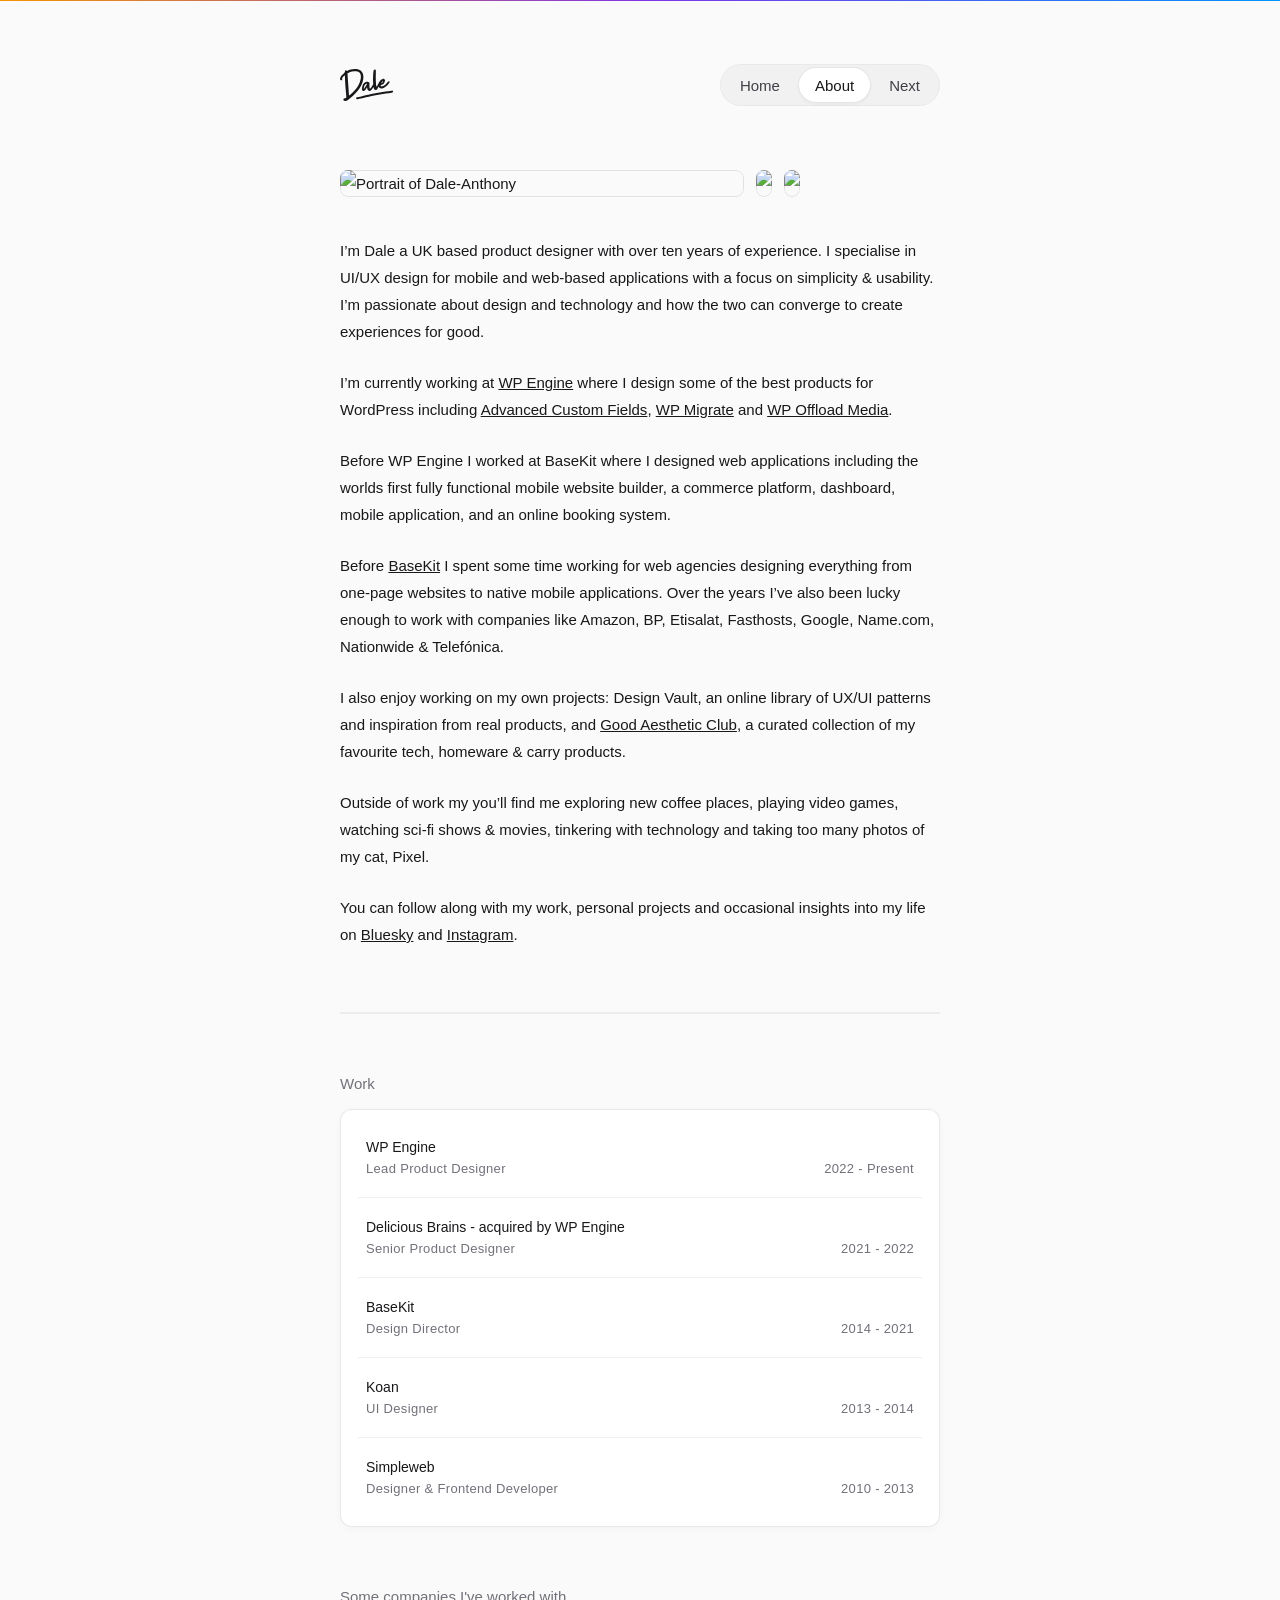
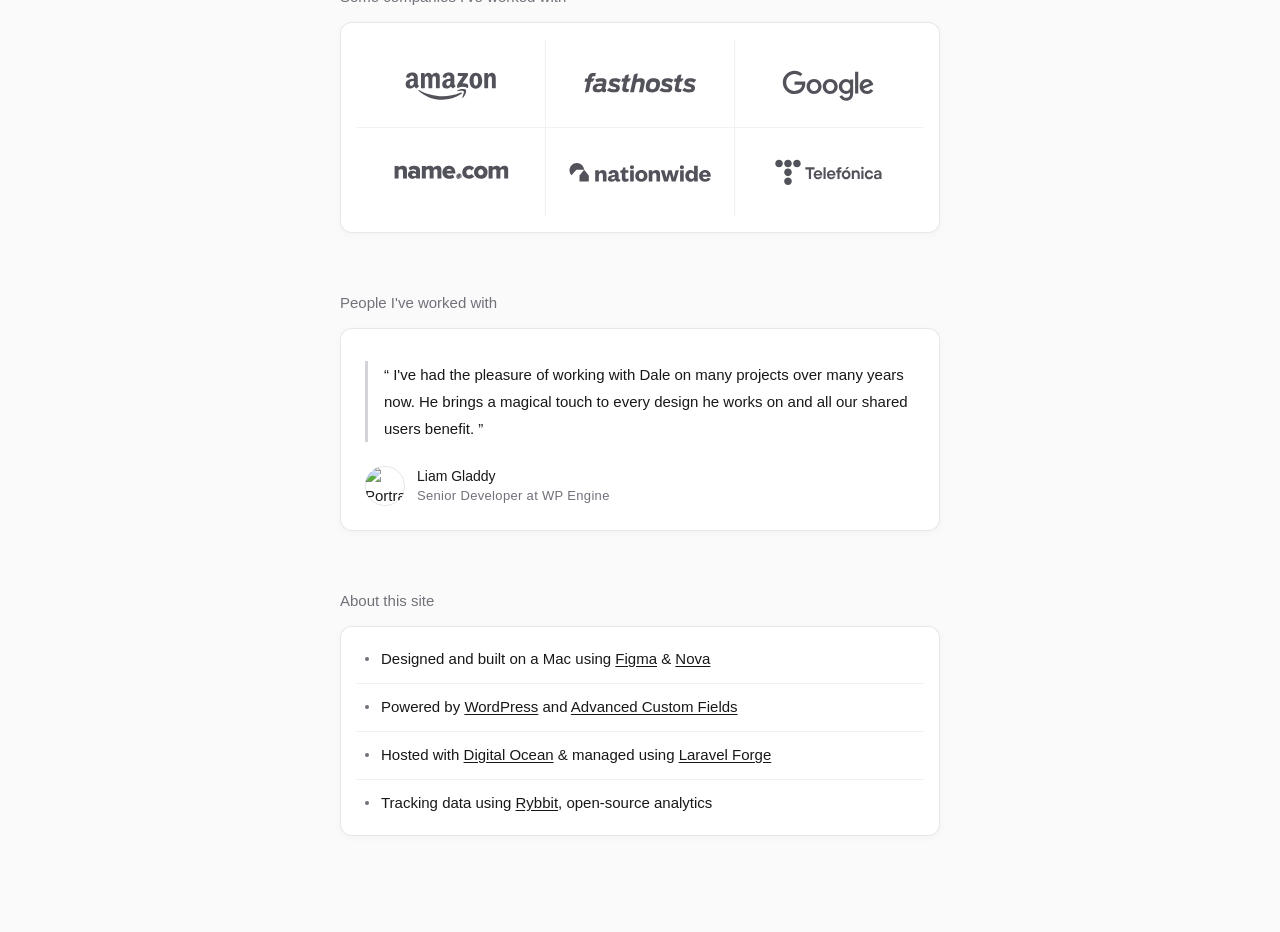
==== commit 6965e564: "1.0" ====
--- a/about.html
+++ b/about.html
@@ -122,14 +122,12 @@
                 <div class="w-[184px] flex flex-wrap gap-3">
                     <div class="about-gallery-img">
                         <img
-                            src="https://daleanthony.com/wp-content/themes/dale-anthony-2024/theme/assets/img/photo-01.jpg"
-                            alt="Photo of the Clifton Suspension Bridge in Bristol"
+                            src="https://i.pinimg.com/1200x/3b/bb/70/3bbb70921b1134117c33ca4fd59ceb19.jpg"
                         />
                     </div>
                     <div class="about-gallery-img">
                         <img
-                            src="https://daleanthony.com/wp-content/themes/dale-anthony-2024/theme/assets/img/photo-02.jpg"
-                            alt="Black cat sat on a chair"
+                            src="https://i.pinimg.com/736x/69/43/a6/6943a6bb3ea693ca41a97a3ed57ff94f.jpg"
                         />
                     </div>
                 </div>
